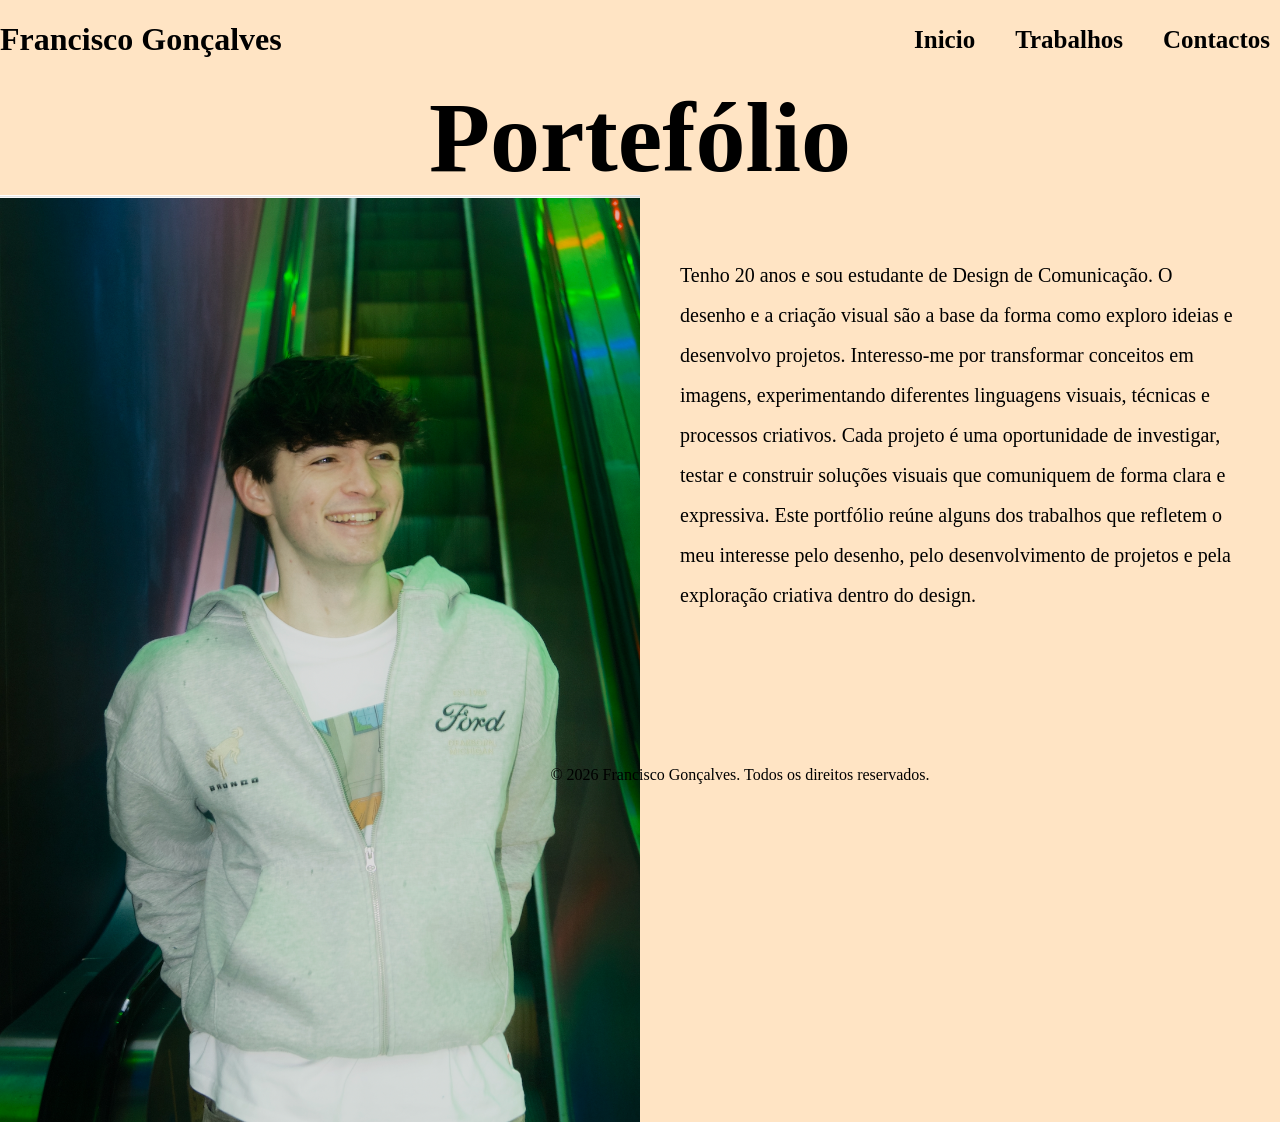
==== index.html @ cff5c1a2 "código" ====
<!DOCTYPE html> 
<html lang="pt-pt">
<head>
    <meta charset="UTF-8">
    <link rel="stylesheet" href="estilos.css">
    </head>
    <body>
        <div id="cabecalho"> 
        <div>  <h1> Francisco Gonçalves </h1></div>
    <div id="Menu"> 
        <ul>
            <li><a href="index.html">Inicio</a>
            <li><a href="Trabalhos.html">Trabalhos</a>
            <li><a href="Contactos.html">Contactos</a>
        </ul>
    </div>
    </div>
         <h2> Portefólio</h2>
          <div class="flexBox">
  <img class="imageInFlex" src="ImagemPrincipal .png" alt="Beautiful image">
  <div id="texto">
 <p>Tenho 20 anos e sou estudante de Design de Comunicação. O desenho e a criação visual são a base da forma como exploro ideias e desenvolvo projetos.
 Interesso-me por transformar conceitos em imagens, experimentando diferentes linguagens visuais, técnicas e processos criativos. Cada projeto é uma oportunidade de investigar, testar e construir soluções visuais que comuniquem de forma clara e expressiva.
 Este portfólio reúne alguns dos trabalhos que refletem o meu interesse pelo desenho, pelo desenvolvimento de projetos e pela exploração criativa dentro do design.</p>
    </div> 
    
    <div id="rodape">
        <p>© 2026 Francisco Gonçalves. Todos os direitos reservados.</p>
    </div>
</body> 
</html>
---- estilos.css ----
body {
    background-color: bisque;  
    margin: 0;
    padding: 0;
    min-height: 100%;

}

#cabecalho {
    display: flex;
    justify-content: space-between;
    align-items: center;
}
#cabecalho ul {
    list-style: none;
    display: flex;
    justify-content: space-between;
    align-items: center;
    margin: 0px;
    padding: 0px;
} 
#cabecalho ul li {
    margin: 0px 10px;
} 
h2 {
    align-items: center;
    display: flex;
    justify-content: center;
    font-size: 100px;
    margin: 0px;
    padding: 0px;
} 
#rodape {
    text-align: center;
    padding: 100px;
    position: fixed;
    bottom: 0;
    width: 100%;
} 
#conteúdo {
    display: flex;
    align-items: top;
}

#conteúdo img {
    width: 100%;
    margin-right: 30px;
    height: auto;
} 
#imagemprincipal{
    width: 67%;
    height: auto;
   /* width: 100%;
    height: auto;*/
}
#texto {
    /*width: 50%;*/
    padding: 40px;
    font-size: 20px;
    line-height: 2;
    margin-bottom: 20px;
}   
.flexBox{
  width: 100%;
  
  display: flex;
}
.imageInFlex{
  width: 50%;
  height: auto;
} 
#Menu {
    background-color: bisque;
}

#Menu ul {
    display: flex;
    gap: 20px;
}

#Menu a {
    color: black;
    text-decoration: none;
    font-weight: bold;
}

#Menu a:hover {
    color: #555;
}
#Menu a {
    color: black;
    text-decoration: none;
    font-weight: bold;
    font-size: 25px;
} 

#container{
    width: 90%;
    margin: 40px auto;
    display: grid;
    grid-template-columns: repeat(auto-fit, minmax(250px,1fr));
    gap: 30px;
}

#trabalho{
    background-color: white;
    padding: 10px;
    border-radius: 10px;
    text-align: center;
    box-shadow: 0px 4px 10px rgba(0,0,0,0.1);
    transition: transform 0.3s;
}

#trabalho:hover{
    transform: translateY(-5px);
}

#trabalho img{
    width: 100%;
    height: 220px;
    object-fit: cover;
    border-radius: 6px;
}

#trabalho p{
    font-size: 18px;
    margin-top: 10px;
}
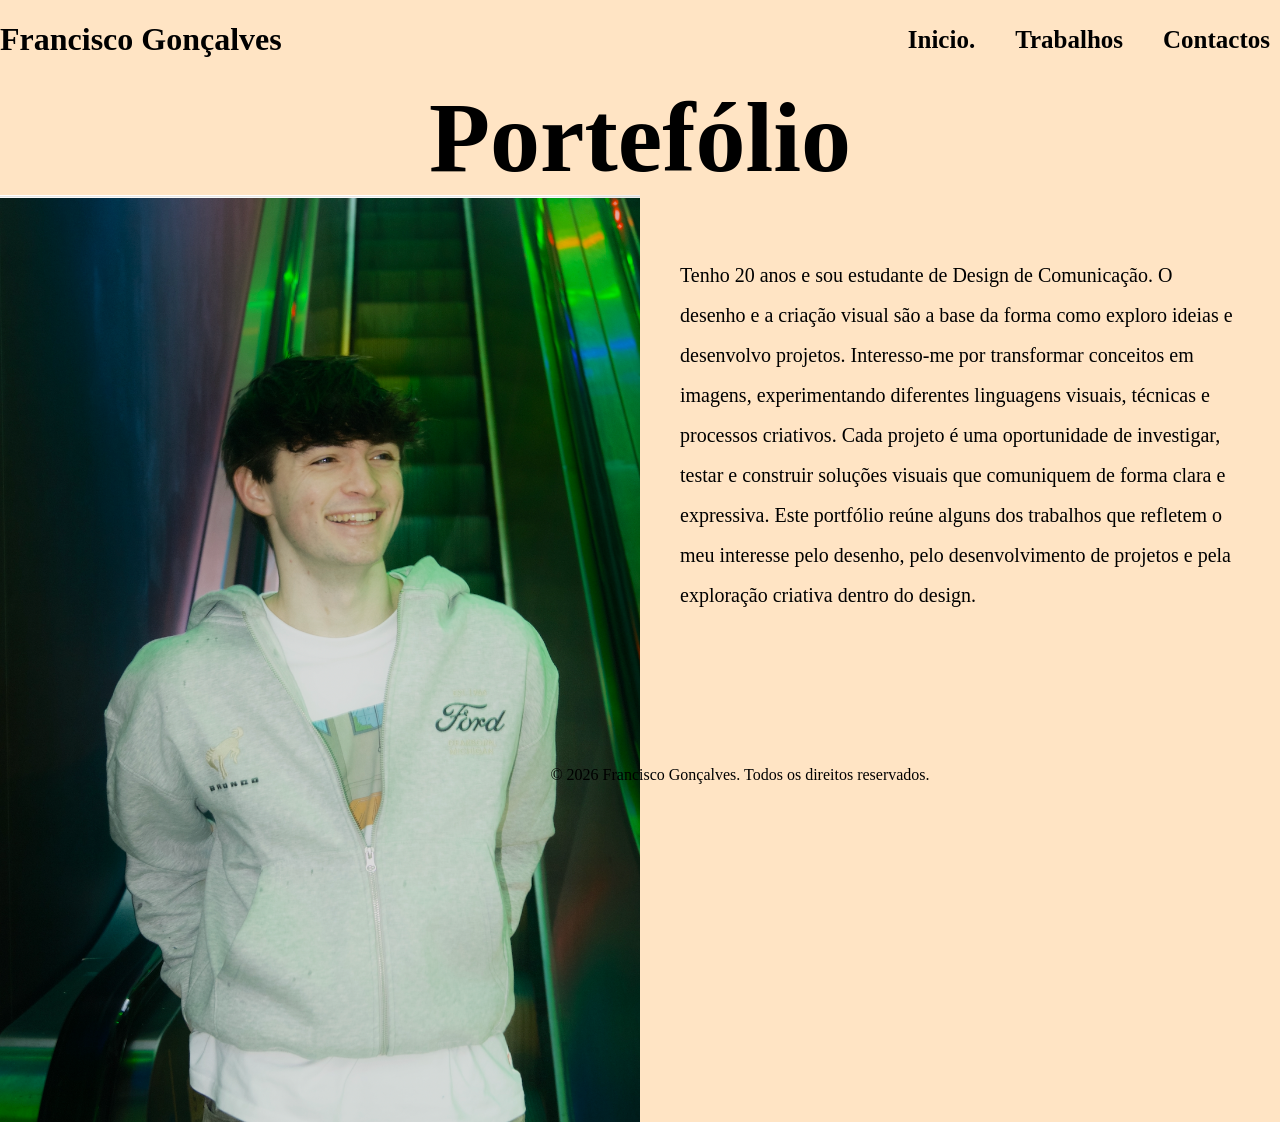
==== commit 17dfab10: "acrescentei ponto" ====
--- a/index.html
+++ b/index.html
@@ -9,7 +9,7 @@
         <div>  <h1> Francisco Gonçalves </h1></div>
     <div id="Menu"> 
         <ul>
-            <li><a href="index.html">Inicio</a>
+            <li><a href="index.html">Inicio.</a>
             <li><a href="Trabalhos.html">Trabalhos</a>
             <li><a href="Contactos.html">Contactos</a>
         </ul>
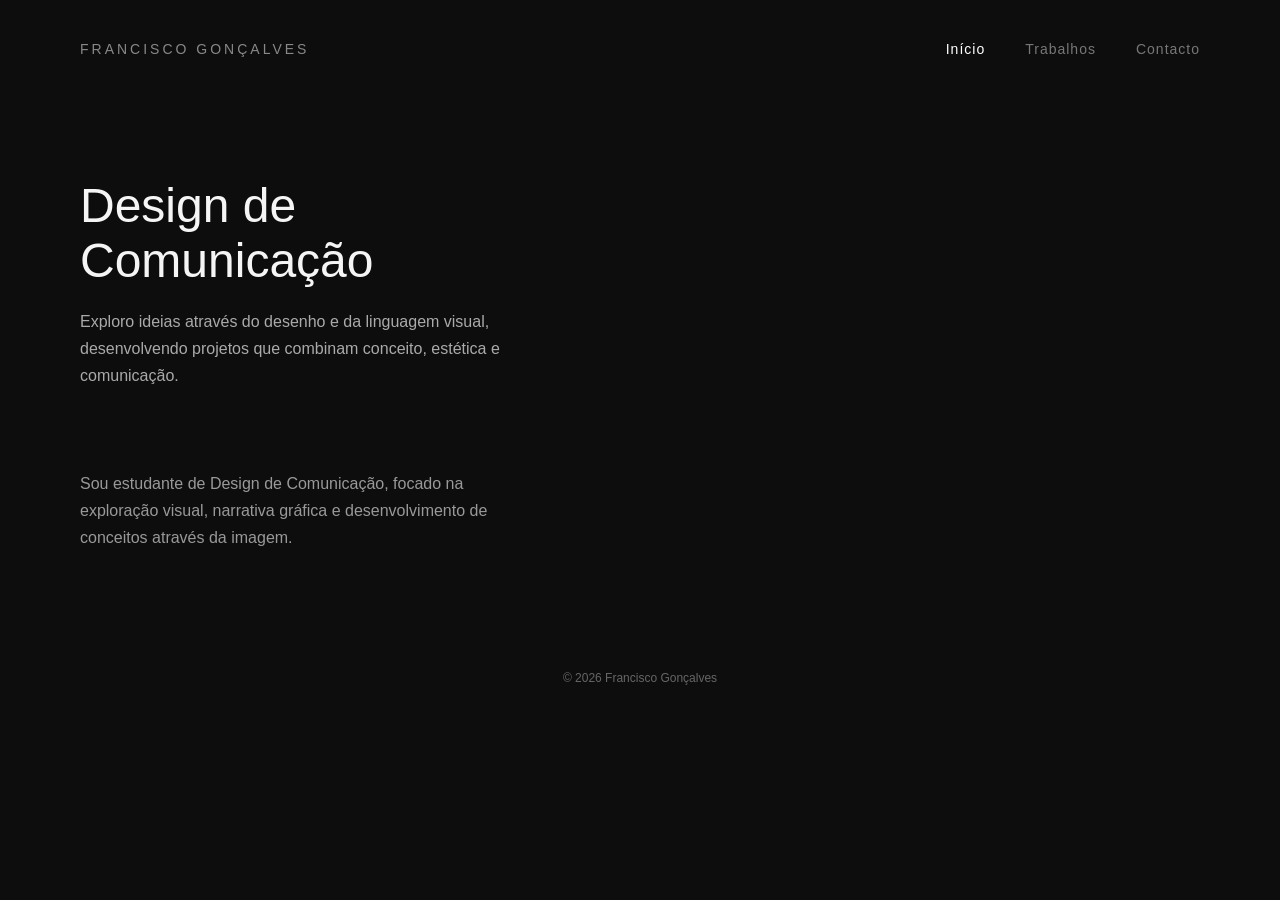
==== commit 8f4e50bf: "d" ====
--- a/index.html
+++ b/index.html
@@ -1,31 +1,49 @@
-<!DOCTYPE html> 
-<html lang="pt-pt">
+<!DOCTYPE html>
+<html lang="pt">
 <head>
     <meta charset="UTF-8">
+    <meta name="viewport" content="width=device-width, initial-scale=1.0">
+    <title>Francisco Gonçalves</title>
     <link rel="stylesheet" href="estilos.css">
-    </head>
-    <body>
-        <div id="cabecalho"> 
-        <div>  <h1> Francisco Gonçalves </h1></div>
-    <div id="Menu"> 
-        <ul>
-            <li><a href="index.html">Inicio.</a>
-            <li><a href="Trabalhos.html">Trabalhos</a>
-            <li><a href="Contactos.html">Contactos</a>
+</head>
+
+<body>
+
+<header class="header">
+    <div class="logo">Francisco Gonçalves</div>
+    <nav>
+        <ul class="menu">
+            <li><a href="index.html" class="active">Início</a></li>
+            <li><a href="trabalhos.html">Trabalhos</a></li>
+            <li><a href="contacto.html">Contacto</a></li>
         </ul>
+    </nav>
+</header>
+
+<main class="hero">
+    <div class="hero-texto">
+        <h1>Design de Comunicação</h1>
+        <p>
+            Exploro ideias através do desenho e da linguagem visual,
+            desenvolvendo projetos que combinam conceito, estética e comunicação.
+        </p>
     </div>
+
+    <div class="hero-imagem">
+        <img src="ImagemPrincipal.png" alt="">
     </div>
-         <h2> Portefólio</h2>
-          <div class="flexBox">
-  <img class="imageInFlex" src="ImagemPrincipal .png" alt="Beautiful image">
-  <div id="texto">
- <p>Tenho 20 anos e sou estudante de Design de Comunicação. O desenho e a criação visual são a base da forma como exploro ideias e desenvolvo projetos.
- Interesso-me por transformar conceitos em imagens, experimentando diferentes linguagens visuais, técnicas e processos criativos. Cada projeto é uma oportunidade de investigar, testar e construir soluções visuais que comuniquem de forma clara e expressiva.
- Este portfólio reúne alguns dos trabalhos que refletem o meu interesse pelo desenho, pelo desenvolvimento de projetos e pela exploração criativa dentro do design.</p>
-    </div> 
-    
-    <div id="rodape">
-        <p>© 2026 Francisco Gonçalves. Todos os direitos reservados.</p>
-    </div>
-</body> 
-</html>
+</main>
+
+<section class="about">
+    <p>
+        Sou estudante de Design de Comunicação, focado na exploração visual,
+        narrativa gráfica e desenvolvimento de conceitos através da imagem.
+    </p>
+</section>
+
+<footer class="footer">
+    <p>© 2026 Francisco Gonçalves</p>
+</footer>
+
+</body>
+</html>
--- a/estilos.css
+++ b/estilos.css
@@ -1,128 +1,149 @@
- body {
-    background-color: bisque;  
+* {
     margin: 0;
     padding: 0;
-    min-height: 100%;
-
+    box-sizing: border-box;
 }
 
-#cabecalho {
+body {
+    font-family: Helvetica, Arial, sans-serif;
+    background: #0d0d0d;
+    color: #f5f5f5;
+}
+
+
+.header {
     display: flex;
     justify-content: space-between;
     align-items: center;
+    padding: 40px 80px;
 }
-#cabecalho ul {
+
+.logo {
+    font-size: 14px;
+    letter-spacing: 3px;
+    text-transform: uppercase;
+    color: #888;
+}
+
+.menu {
     list-style: none;
     display: flex;
-    justify-content: space-between;
-    align-items: center;
-    margin: 0px;
-    padding: 0px;
-} 
-#cabecalho ul li {
-    margin: 0px 10px;
-} 
-h2 {
-    align-items: center;
-    display: flex;
-    justify-content: center;
-    font-size: 100px;
-    margin: 0px;
-    padding: 0px;
-} 
-#rodape {
-    text-align: center;
-    padding: 100px;
-    position: fixed;
-    bottom: 0;
-    width: 100%;
-} 
-#conteúdo {
-    display: flex;
-    align-items: top;
+    gap: 40px;
 }
 
-#conteúdo img {
-    width: 100%;
-    margin-right: 30px;
-    height: auto;
-} 
-#imagemprincipal{
-    width: 67%;
-    height: auto;
-   /* width: 100%;
-    height: auto;*/
-}
-#texto {
-    /*width: 50%;*/
-    padding: 40px;
-    font-size: 20px;
-    line-height: 2;
-    margin-bottom: 20px;
-}   
-.flexBox{
-  width: 100%;
-  
-  display: flex;
-}
-.imageInFlex{
-  width: 50%;
-  height: auto;
-} 
-#Menu {
-    background-color: bisque;
+.menu a {
+    text-decoration: none;
+    color: #777;
+    font-size: 14px;
+    letter-spacing: 1px;
+    transition: 0.3s;
 }
 
-#Menu ul {
-    display: flex;
-    gap: 20px;
+.menu a:hover,
+.menu .active {
+    color: #fff;
 }
 
-#Menu a {
-    color: black;
-    text-decoration: none;
-    font-weight: bold;
+
+
+.hero {
+    display: flex;
+    align-items: center;
+    justify-content: space-between;
+    padding: 80px;
+    gap: 60px;
 }
 
-#Menu a:hover {
-    color: #555;
-}
-#Menu a {
-    color: black;
-    text-decoration: none;
-    font-weight: bold;
-    font-size: 25px;
-} 
-
-#container{
-    width: 90%;
-    margin: 40px auto;
-    display: grid;
-    grid-template-columns: repeat(auto-fit, minmax(250px,1fr));
-    gap: 30px;
+.hero-texto {
+    max-width: 500px;
 }
 
-#trabalho{
-    background-color: white;
-    padding: 10px;
-    border-radius: 10px;
-    text-align: center;
-    box-shadow: 0px 4px 10px rgba(0,0,0,0.1);
-    transition: transform 0.3s;
+.hero-texto h1 {
+    font-size: 48px;
+    margin-bottom: 20px;
+    font-weight: 500;
 }
 
-#trabalho:hover{
-    transform: translateY(-5px);
+.hero-texto p {
+    color: #aaa;
+    line-height: 1.7;
 }
 
-#trabalho img{
+.hero-imagem img {
     width: 100%;
-    height: 220px;
-    object-fit: cover;
-    border-radius: 6px;
+    max-width: 500px;
 }
 
-#trabalho p{
-    font-size: 18px;
-    margin-top: 10px;
-} +
+.about {
+    padding: 0 80px 80px 80px;
+    max-width: 600px;
+    color: #999;
+    line-height: 1.7;
+}
+
+
+.galeria {
+    padding: 80px;
+    display: grid;
+    grid-template-columns: repeat(auto-fit, minmax(280px, 1fr));
+    gap: 50px;
+}
+
+.card {
+    overflow: hidden;
+}
+
+.card img {
+    width: 100%;
+    height: 320px;
+    object-fit: cover;
+    transition: 0.4s;
+    filter: grayscale(20%);
+}
+
+.card img:hover {
+    transform: scale(1.05);
+    filter: grayscale(0%);
+}
+
+.card p {
+    margin-top: 12px;
+    font-size: 14px;
+    color: #aaa;
+}
+
+
+.contacto {
+    padding: 120px 80px;
+}
+
+.contacto h1 {
+    font-size: 40px;
+    margin-bottom: 40px;
+}
+
+.info p {
+    margin-bottom: 15px;
+    color: #aaa;
+}
+
+.info a {
+    color: #ccc;
+    text-decoration: none;
+    border-bottom: 1px solid transparent;
+    transition: 0.3s;
+}
+
+.info a:hover {
+    color: #fff;
+    border-bottom: 1px solid #fff;
+}
+
+
+.footer {
+    text-align: center;
+    padding: 40px;
+    font-size: 12px;
+    color: #666;
+}
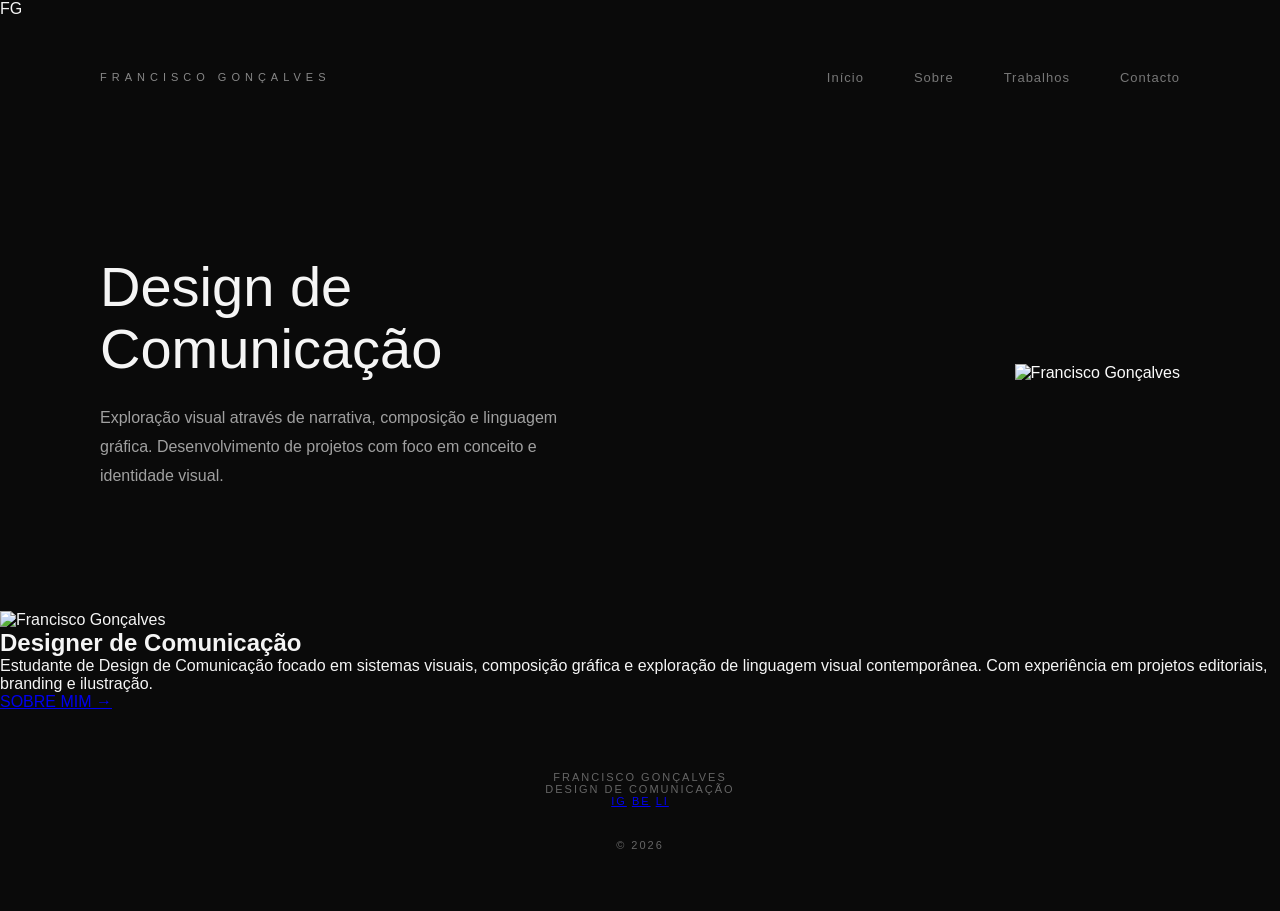
==== commit 1f8c8223: "tudo" ====
--- a/index.html
+++ b/index.html
@@ -3,17 +3,21 @@
 <head>
     <meta charset="UTF-8">
     <meta name="viewport" content="width=device-width, initial-scale=1.0">
-    <title>Francisco Gonçalves</title>
+    <title>Francisco Gonçalves | Design de Comunicação</title>
     <link rel="stylesheet" href="estilos.css">
 </head>
-
 <body>
 
+<div class="loader">
+    <div class="loader-text">FG</div>
+</div>
+
 <header class="header">
-    <div class="logo">Francisco Gonçalves</div>
+    <div class="logo">FRANCISCO GONÇALVES</div>
     <nav>
         <ul class="menu">
-            <li><a href="index.html" class="active">Início</a></li>
+            <li><a href="index.html">Início</a></li>
+            <li><a href="sobre.html">Sobre</a></li>
             <li><a href="trabalhos.html">Trabalhos</a></li>
             <li><a href="contacto.html">Contacto</a></li>
         </ul>
@@ -22,28 +26,40 @@
 
 <main class="hero">
     <div class="hero-texto">
-        <h1>Design de Comunicação</h1>
-        <p>
-            Exploro ideias através do desenho e da linguagem visual,
-            desenvolvendo projetos que combinam conceito, estética e comunicação.
-        </p>
+        <h1>Design de<br>Comunicação</h1>
+        <p>Exploração visual através de narrativa, composição e linguagem gráfica. Desenvolvimento de projetos com foco em conceito e identidade visual.</p>
     </div>
-
     <div class="hero-imagem">
-        <img src="ImagemPrincipal.png" alt="">
+        <img src="imagens/hero-image.jpg" alt="Francisco Gonçalves">
     </div>
 </main>
 
-<section class="about">
-    <p>
-        Sou estudante de Design de Comunicação, focado na exploração visual,
-        narrativa gráfica e desenvolvimento de conceitos através da imagem.
-    </p>
+<section class="about-section">
+    <div class="about-grid">
+        <div class="about-image">
+            <img src="imagens/perfil.jpg" alt="Francisco Gonçalves">
+        </div>
+        <div class="about-content">
+            <h2>Designer de Comunicação</h2>
+            <p>Estudante de Design de Comunicação focado em sistemas visuais, composição gráfica e exploração de linguagem visual contemporânea. Com experiência em projetos editoriais, branding e ilustração.</p>
+            <a href="sobre.html" class="cta-button">SOBRE MIM →</a>
+        </div>
+    </div>
 </section>
 
 <footer class="footer">
-    <p>© 2026 Francisco Gonçalves</p>
+    <div class="footer-content">
+        <div>FRANCISCO GONÇALVES</div>
+        <div>DESIGN DE COMUNICAÇÃO</div>
+        <div class="social-links">
+            <a href="https://instagram.com/itz.x1co" target="_blank">IG</a>
+            <a href="#">BE</a>
+            <a href="#">LI</a>
+        </div>
+    </div>
+    <div style="margin-top: 2rem;">© 2026</div>
 </footer>
 
+<script src="script.js"></script>
 </body>
 </html>
--- a/estilos.css
+++ b/estilos.css
@@ -1,26 +1,26 @@
 * {
     margin: 0;
+
     padding: 0;
     box-sizing: border-box;
 }
 
 body {
     font-family: Helvetica, Arial, sans-serif;
-    background: #0d0d0d;
+    background: #0a0a0a;
     color: #f5f5f5;
 }
-
 
 .header {
     display: flex;
     justify-content: space-between;
     align-items: center;
-    padding: 40px 80px;
+    padding: 50px 100px;
 }
 
 .logo {
-    font-size: 14px;
-    letter-spacing: 3px;
+    font-size: 11px;
+    letter-spacing: 5px;
     text-transform: uppercase;
     color: #888;
 }
@@ -28,15 +28,15 @@
 .menu {
     list-style: none;
     display: flex;
-    gap: 40px;
+    gap: 50px;
 }
 
 .menu a {
     text-decoration: none;
     color: #777;
-    font-size: 14px;
+    font-size: 13px;
     letter-spacing: 1px;
-    transition: 0.3s;
+    transition: 0.4s;
 }
 
 .menu a:hover,
@@ -44,106 +44,133 @@
     color: #fff;
 }
 
-
-
 .hero {
     display: flex;
+    justify-content: space-between;
     align-items: center;
-    justify-content: space-between;
-    padding: 80px;
-    gap: 60px;
-}
-
-.hero-texto {
-    max-width: 500px;
+    padding: 120px 100px;
+    gap: 80px;
 }
 
 .hero-texto h1 {
-    font-size: 48px;
-    margin-bottom: 20px;
-    font-weight: 500;
+    font-size: 56px;
+    font-weight: 300;
+    line-height: 1.1;
+    margin-bottom: 25px;
 }
 
 .hero-texto p {
-    color: #aaa;
-    line-height: 1.7;
+    color: #a0a0a0;
+    line-height: 1.8;
+    max-width: 500px;
 }
 
 .hero-imagem img {
     width: 100%;
-    max-width: 500px;
+    max-width: 520px;
+    filter: grayscale(15%) contrast(1.05);
+}
+
+.about {
+    padding: 0 100px 120px 100px;
+    max-width: 650px;
+    color: #8f8f8f;
+    line-height: 1.9;
 }
 
 
-.about {
-    padding: 0 80px 80px 80px;
-    max-width: 600px;
-    color: #999;
-    line-height: 1.7;
+.grid {
+    padding: 100px;
+    display: grid;
+    grid-template-columns: repeat(auto-fit, minmax(320px, 1fr));
+    gap: 70px;
 }
 
-
-.galeria {
-    padding: 80px;
-    display: grid;
-    grid-template-columns: repeat(auto-fit, minmax(280px, 1fr));
-    gap: 50px;
+.work {
+    position: relative;
+    display: block;
+    text-decoration: none;
 }
 
-.card {
-    overflow: hidden;
+.work img {
+    width: 100%;
+    height: 380px;
+    object-fit: cover;
+    filter: grayscale(30%);
+    transition: 0.5s;
 }
 
-.card img {
-    width: 100%;
-    height: 320px;
-    object-fit: cover;
-    transition: 0.4s;
-    filter: grayscale(20%);
-}
-
-.card img:hover {
-    transform: scale(1.05);
+.work:hover img {
+    transform: scale(1.03);
     filter: grayscale(0%);
 }
 
-.card p {
+.work-info {
     margin-top: 12px;
-    font-size: 14px;
-    color: #aaa;
 }
 
-
-.contacto {
-    padding: 120px 80px;
+.work-info h3 {
+    font-size: 14px;
+    letter-spacing: 1px;
+    font-weight: 400;
 }
 
-.contacto h1 {
-    font-size: 40px;
-    margin-bottom: 40px;
+.work-info span {
+    font-size: 12px;
+    color: #777;
 }
 
-.info p {
-    margin-bottom: 15px;
-    color: #aaa;
+.contact {
+    padding: 140px 100px;
 }
 
-.info a {
-    color: #ccc;
+.contact h1 {
+    font-size: 44px;
+    font-weight: 300;
+    margin-bottom: 50px;
+}
+
+.contact-info {
+    display: flex;
+    flex-direction: column;
+    gap: 20px;
+}
+
+.contact-info a {
+    color: #aaa;
     text-decoration: none;
-    border-bottom: 1px solid transparent;
+    font-size: 18px;
     transition: 0.3s;
 }
 
-.info a:hover {
+.contact-info a:hover {
     color: #fff;
-    border-bottom: 1px solid #fff;
 }
 
 
 .footer {
     text-align: center;
-    padding: 40px;
-    font-size: 12px;
+    padding: 60px;
+    font-size: 11px;
+    letter-spacing: 2px;
     color: #666;
+}
+
+@media (max-width: 768px) {
+
+    .header,
+    .hero,
+    .grid,
+    .about,
+    .contact {
+        padding: 40px;
+    }
+
+    .hero {
+        flex-direction: column;
+    }
+
+    .hero-texto h1 {
+        font-size: 40px;
+    }
 }
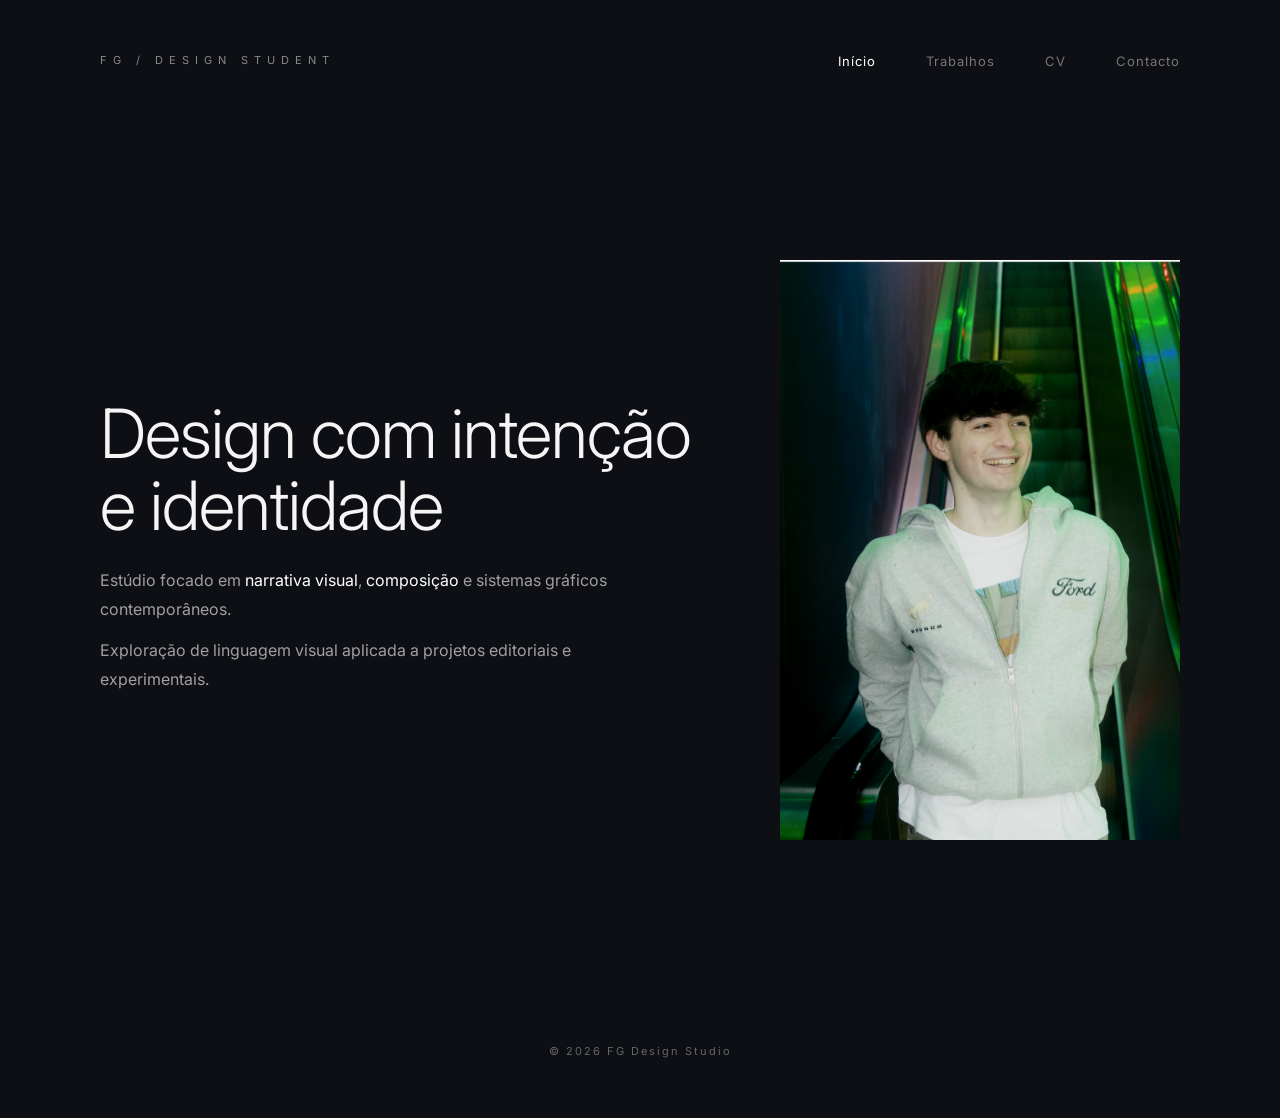
==== commit 115da6b8: "codigo direito" ====
--- a/index.html
+++ b/index.html
@@ -1,65 +1,54 @@
 <!DOCTYPE html>
 <html lang="pt">
 <head>
-    <meta charset="UTF-8">
-    <meta name="viewport" content="width=device-width, initial-scale=1.0">
-    <title>Francisco Gonçalves | Design de Comunicação</title>
-    <link rel="stylesheet" href="estilos.css">
+<meta charset="UTF-8">
+<meta name="viewport" content="width=device-width, initial-scale=1.0">
+<title>Francisco Gonçalves</title>
+
+<link rel="stylesheet" href="estilos.css">
+<link href="https://fonts.googleapis.com/css2?family=Inter:wght@300;400;500&display=swap" rel="stylesheet">
 </head>
+
 <body>
 
-<div class="loader">
-    <div class="loader-text">FG</div>
-</div>
+<header class="header">
+<div class="logo">FG / DESIGN STUDENT</div>
 
-<header class="header">
-    <div class="logo">FRANCISCO GONÇALVES</div>
-    <nav>
-        <ul class="menu">
-            <li><a href="index.html">Início</a></li>
-            <li><a href="sobre.html">Sobre</a></li>
-            <li><a href="trabalhos.html">Trabalhos</a></li>
-            <li><a href="contacto.html">Contacto</a></li>
-        </ul>
-    </nav>
+<nav>
+<ul class="menu">
+<li><a href="index.html" class="active">Início</a></li>
+<li><a href="trabalhos.html">Trabalhos</a></li>
+<li><a href="cv.html">CV</a></li>
+<li><a href="contacto.html">Contacto</a></li>
+</ul>
+</nav>
 </header>
 
 <main class="hero">
-    <div class="hero-texto">
-        <h1>Design de<br>Comunicação</h1>
-        <p>Exploração visual através de narrativa, composição e linguagem gráfica. Desenvolvimento de projetos com foco em conceito e identidade visual.</p>
-    </div>
-    <div class="hero-imagem">
-        <img src="imagens/hero-image.jpg" alt="Francisco Gonçalves">
-    </div>
+
+<div class="hero-texto">
+<h1>Design com intenção e identidade</h1>
+
+<p>
+Estúdio focado em <span>narrativa visual</span>,
+<span>composição</span> e sistemas gráficos contemporâneos.
+</p>
+
+<p>
+Exploração de linguagem visual aplicada a projetos editoriais e experimentais.
+</p>
+</div>
+
+<div class="hero-imagem">
+<img src="Trabalhos/ImagemPrincipal .png" alt="">
+
+</div>
+
 </main>
 
-<section class="about-section">
-    <div class="about-grid">
-        <div class="about-image">
-            <img src="imagens/perfil.jpg" alt="Francisco Gonçalves">
-        </div>
-        <div class="about-content">
-            <h2>Designer de Comunicação</h2>
-            <p>Estudante de Design de Comunicação focado em sistemas visuais, composição gráfica e exploração de linguagem visual contemporânea. Com experiência em projetos editoriais, branding e ilustração.</p>
-            <a href="sobre.html" class="cta-button">SOBRE MIM →</a>
-        </div>
-    </div>
-</section>
-
 <footer class="footer">
-    <div class="footer-content">
-        <div>FRANCISCO GONÇALVES</div>
-        <div>DESIGN DE COMUNICAÇÃO</div>
-        <div class="social-links">
-            <a href="https://instagram.com/itz.x1co" target="_blank">IG</a>
-            <a href="#">BE</a>
-            <a href="#">LI</a>
-        </div>
-    </div>
-    <div style="margin-top: 2rem;">© 2026</div>
+© 2026 FG Design Studio
 </footer>
 
-<script src="script.js"></script>
 </body>
 </html>
--- a/estilos.css
+++ b/estilos.css
@@ -1,14 +1,26 @@
 * {
     margin: 0;
-
     padding: 0;
     box-sizing: border-box;
 }
 
+html {
+    scroll-behavior: smooth;
+}
+
 body {
-    font-family: Helvetica, Arial, sans-serif;
-    background: #0a0a0a;
+    font-family: 'Inter', Helvetica, Arial, sans-serif;
     color: #f5f5f5;
+    background: #0d0f14;
+    overflow-x: hidden;
+}
+body::before {
+    content: "";
+    position: fixed;
+    inset: 0;
+    background-image: url("https://www.transparenttextures.com/patterns/asfalt-light.png");
+    opacity: 0.04;
+    pointer-events: none;
 }
 
 .header {
@@ -20,10 +32,11 @@
 
 .logo {
     font-size: 11px;
-    letter-spacing: 5px;
+    letter-spacing: 6px;
     text-transform: uppercase;
     color: #888;
 }
+
 
 .menu {
     list-style: none;
@@ -36,7 +49,8 @@
     color: #777;
     font-size: 13px;
     letter-spacing: 1px;
-    transition: 0.4s;
+    position: relative;
+    transition: 0.3s;
 }
 
 .menu a:hover,
@@ -44,107 +58,194 @@
     color: #fff;
 }
 
+.menu a::after {
+    content: "";
+    position: absolute;
+    width: 0%;
+    height: 1px;
+    bottom: -5px;
+    left: 0;
+    background: #fff;
+    transition: 0.3s;
+}
+
+.menu a:hover::after {
+    width: 100%;
+}
+
+
 .hero {
     display: flex;
     justify-content: space-between;
     align-items: center;
-    padding: 120px 100px;
+    padding: 140px 100px;
     gap: 80px;
 }
 
+.hero-texto {
+    max-width: 600px;
+}
+
 .hero-texto h1 {
-    font-size: 56px;
+    font-size: 68px;
     font-weight: 300;
-    line-height: 1.1;
+    line-height: 1.05;
+    letter-spacing: -1px;
     margin-bottom: 25px;
 }
 
 .hero-texto p {
     color: #a0a0a0;
     line-height: 1.8;
-    max-width: 500px;
+    margin-bottom: 12px;
+    max-width: 520px;
+}
+
+.hero-texto span {
+    color: #fff;
 }
 
 .hero-imagem img {
     width: 100%;
     max-width: 520px;
-    filter: grayscale(15%) contrast(1.05);
-}
-
-.about {
-    padding: 0 100px 120px 100px;
-    max-width: 650px;
-    color: #8f8f8f;
-    line-height: 1.9;
+    filter: grayscale(25%) contrast(1.1);
+    transition: 0.6s;
+}
+
+.hero-imagem img:hover {
+    transform: scale(1.03);
 }
 
 
 .grid {
-    padding: 100px;
+    padding: 120px 100px;
     display: grid;
     grid-template-columns: repeat(auto-fit, minmax(320px, 1fr));
-    gap: 70px;
+    gap: 80px;
 }
 
 .work {
     position: relative;
     display: block;
-    text-decoration: none;
+    overflow: hidden;
+    cursor: pointer;
+    transition: 0.5s;
 }
 
 .work img {
     width: 100%;
-    height: 380px;
+    height: 420px;
     object-fit: cover;
-    filter: grayscale(30%);
+    filter: grayscale(45%);
     transition: 0.5s;
 }
 
 .work:hover img {
-    transform: scale(1.03);
+    transform: scale(1.06);
     filter: grayscale(0%);
 }
 
+.work:hover {
+    transform: translateY(-8px);
+}
+
+.work::after {
+    content: "VIEW PROJECT";
+    position: absolute;
+    inset: 0;
+    display: flex;
+    align-items: center;
+    justify-content: center;
+    background: rgba(0,0,0,0.65);
+    opacity: 0;
+    transition: 0.4s;
+    letter-spacing: 3px;
+    font-size: 12px;
+}
+
+.work:hover::after {
+    opacity: 1;
+}
+
 .work-info {
-    margin-top: 12px;
+    margin-top: 15px;
 }
 
 .work-info h3 {
     font-size: 14px;
+    font-weight: 400;
     letter-spacing: 1px;
-    font-weight: 400;
-}
-
-.work-info span {
-    font-size: 12px;
-    color: #777;
-}
+}
+
+
+.modal {
+    display: none;
+    position: fixed;
+    inset: 0;
+    background: rgba(0,0,0,0.95);
+    justify-content:center;
+    align-items:center;
+    /*flex-direction: column;*/
+    z-index: 999;
+}
+
+.modal img {
+    max-width: 80%;
+    max-height: 70vh;
+    margin-bottom: 20px;
+    box-shadow: 0 30px 80px rgba(0,0,0,0.6);
+    
+}
+
+.modal p {
+    color: #aaa;
+    max-width: 600px;
+    text-align: auto;
+    line-height: 1.5;
+    margin-left: 35px; 
+    font-family: Georgia, Times, 'Times New Roman', serif;
+}
+
+.modal span {
+    position: absolute;
+    top: 30px;
+    right: 50px;
+    font-size: 40px;
+    cursor: pointer;
+    color: #fff;
+}
+
 
 .contact {
-    padding: 140px 100px;
+    padding: 160px 100px;
 }
 
 .contact h1 {
-    font-size: 44px;
+    font-size: 56px;
     font-weight: 300;
-    margin-bottom: 50px;
+    margin-bottom: 20px;
+    letter-spacing: -1px;
 }
 
 .contact-info {
     display: flex;
-    flex-direction: column;
-    gap: 20px;
+    gap: 30px;
+    flex-wrap: wrap;
 }
 
 .contact-info a {
+    border: 1px solid #333;
+    padding: 18px 30px;
     color: #aaa;
     text-decoration: none;
-    font-size: 18px;
     transition: 0.3s;
+    background: rgba(255,255,255,0.03);
 }
 
 .contact-info a:hover {
-    color: #fff;
+    background: #fff;
+    color: #000;
+    transform: translateY(-3px);
 }
 
 
@@ -161,7 +262,6 @@
     .header,
     .hero,
     .grid,
-    .about,
     .contact {
         padding: 40px;
     }
@@ -171,6 +271,11 @@
     }
 
     .hero-texto h1 {
-        font-size: 40px;
+        font-size: 42px;
     }
-}+} 
+.cv { 
+width: 50px;
+
+
+}
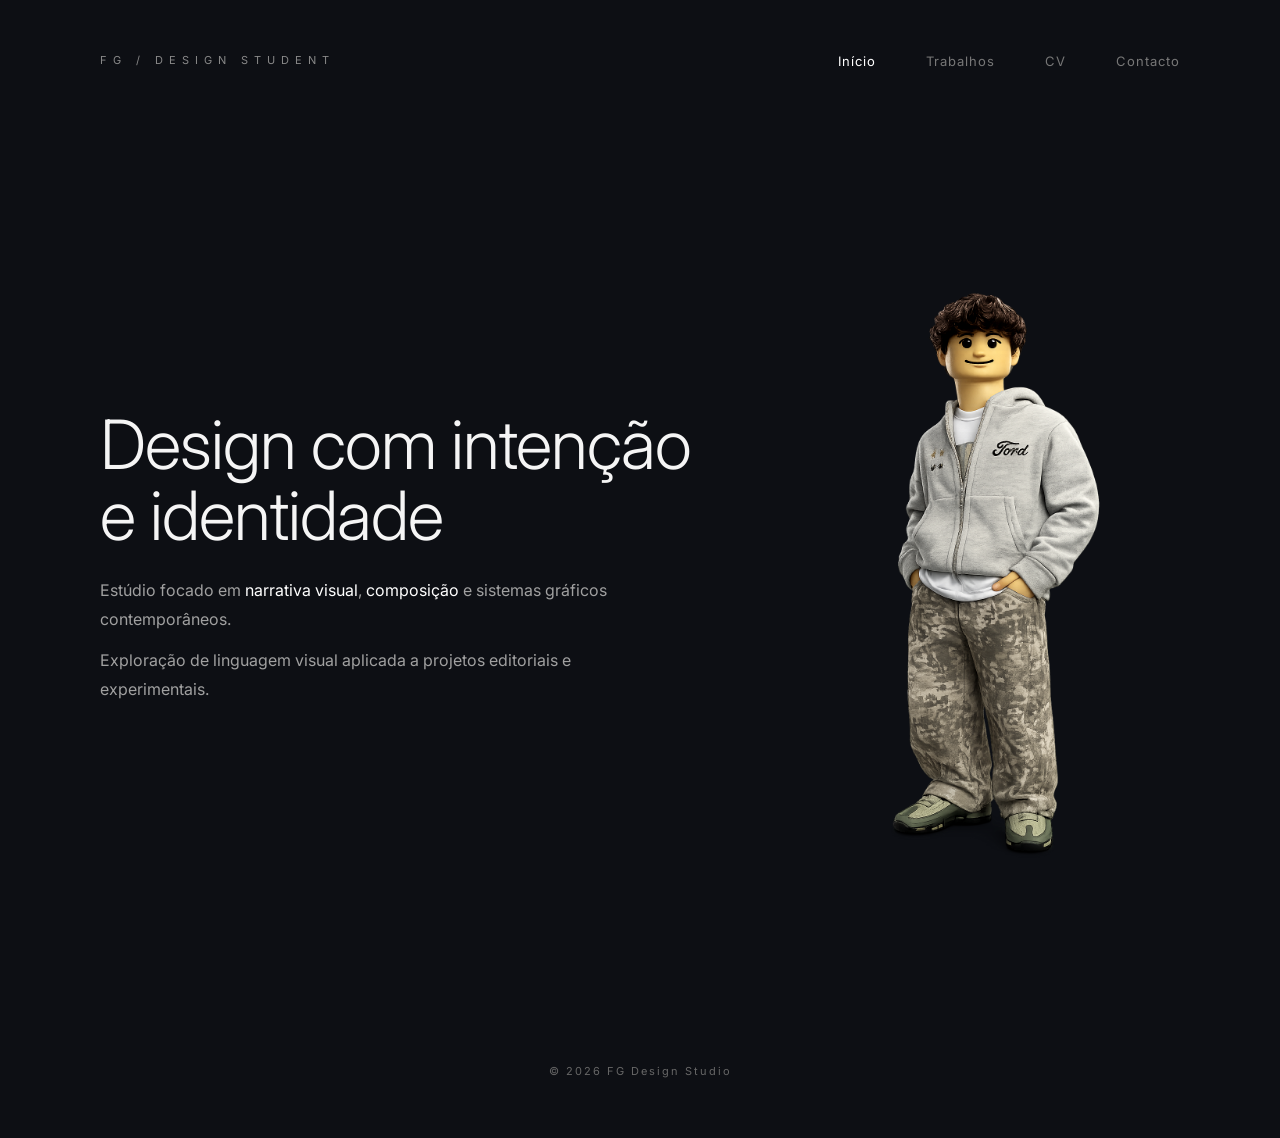
==== commit 7dff6be7: "upgrade" ====
--- a/index.html
+++ b/index.html
@@ -8,8 +8,6 @@
 <link rel="stylesheet" href="estilos.css">
 <link href="https://fonts.googleapis.com/css2?family=Inter:wght@300;400;500&display=swap" rel="stylesheet">
 </head>
-
-<body>
 
 <header class="header">
 <div class="logo">FG / DESIGN STUDENT</div>
@@ -40,10 +38,9 @@
 </div>
 
 <div class="hero-imagem">
-<img src="Trabalhos/ImagemPrincipal .png" alt="">
+<img src="Trabalhos/IMG_0897.PNG" alt="">
 
 </div>
-
 </main>
 
 <footer class="footer">
--- a/estilos.css
+++ b/estilos.css
@@ -214,40 +214,103 @@
     cursor: pointer;
     color: #fff;
 }
-
-
-.contact {
-    padding: 160px 100px;
-}
-
-.contact h1 {
-    font-size: 56px;
-    font-weight: 300;
-    margin-bottom: 20px;
-    letter-spacing: -1px;
-}
-
-.contact-info {
-    display: flex;
-    gap: 30px;
-    flex-wrap: wrap;
-}
-
-.contact-info a {
-    border: 1px solid #333;
-    padding: 18px 30px;
-    color: #aaa;
-    text-decoration: none;
-    transition: 0.3s;
-    background: rgba(255,255,255,0.03);
-}
-
-.contact-info a:hover {
-    background: #fff;
-    color: #000;
-    transform: translateY(-3px);
-}
-
+.contact{
+    width:100%;
+    min-height:100vh;
+    background:black;
+    color:white;
+    display:flex;
+    justify-content:center;
+    align-items:center;
+    padding:120px 10%;
+}
+
+.contact-container{
+    width:100%;
+    max-width:1200px;
+    display:grid;
+    grid-template-columns:1fr 1fr;
+    gap:80px;
+}
+
+.contact-text span{
+    color:#888;
+    letter-spacing:3px;
+    font-size:14px;
+}
+
+.contact-text h1{
+    font-size:60px;
+    margin:20px 0;
+    line-height:1.1;
+}
+
+.contact-text p{
+    color:#aaa;
+    font-size:18px;
+    line-height:1.7;
+    max-width:500px;
+}
+
+.contact-cards{
+    display:flex;
+    flex-direction:column;
+    gap:25px;
+}
+
+.card{
+    display:flex;
+    align-items:center;
+    gap:25px;
+    padding:30px;
+    background:#111;
+    border:1px solid #222;
+    border-radius:20px;
+    text-decoration:none;
+    color:white;
+    transition:0.4s;
+}
+
+.card:hover{
+    transform:translateX(10px);
+    border-color:white;
+    background:#151515;
+}
+
+.icon{
+    width:65px;
+    height:65px;
+    background:white;
+    color:black;
+    border-radius:50%;
+    display:flex;
+    justify-content:center;
+    align-items:center;
+    font-size:28px;
+    font-weight:bold;
+}
+
+.card h3{
+    margin-bottom:8px;
+    font-size:22px;
+}
+
+.card p{
+    color:#aaa;
+    font-size:16px;
+}
+
+@media(max-width:900px){
+
+    .contact-container{
+        grid-template-columns:1fr;
+    }
+
+    .contact-text h1{
+        font-size:42px;
+    }
+
+}
 
 .footer {
     text-align: center;
@@ -275,7 +338,24 @@
     }
 } 
 .cv { 
-width: 50px;
-
-
-}
+    padding: 50px;
+}
+
+
+body{
+    animation:fadeIn 0.8s ease;
+}
+
+@keyframes fadeIn{
+    from{
+        opacity:0;
+        transform:translateY(20px);
+        filter:blur(10px);
+    }
+
+    to{
+        opacity:1;
+        transform:translateY(0);
+        filter:blur(0);
+    }
+}
